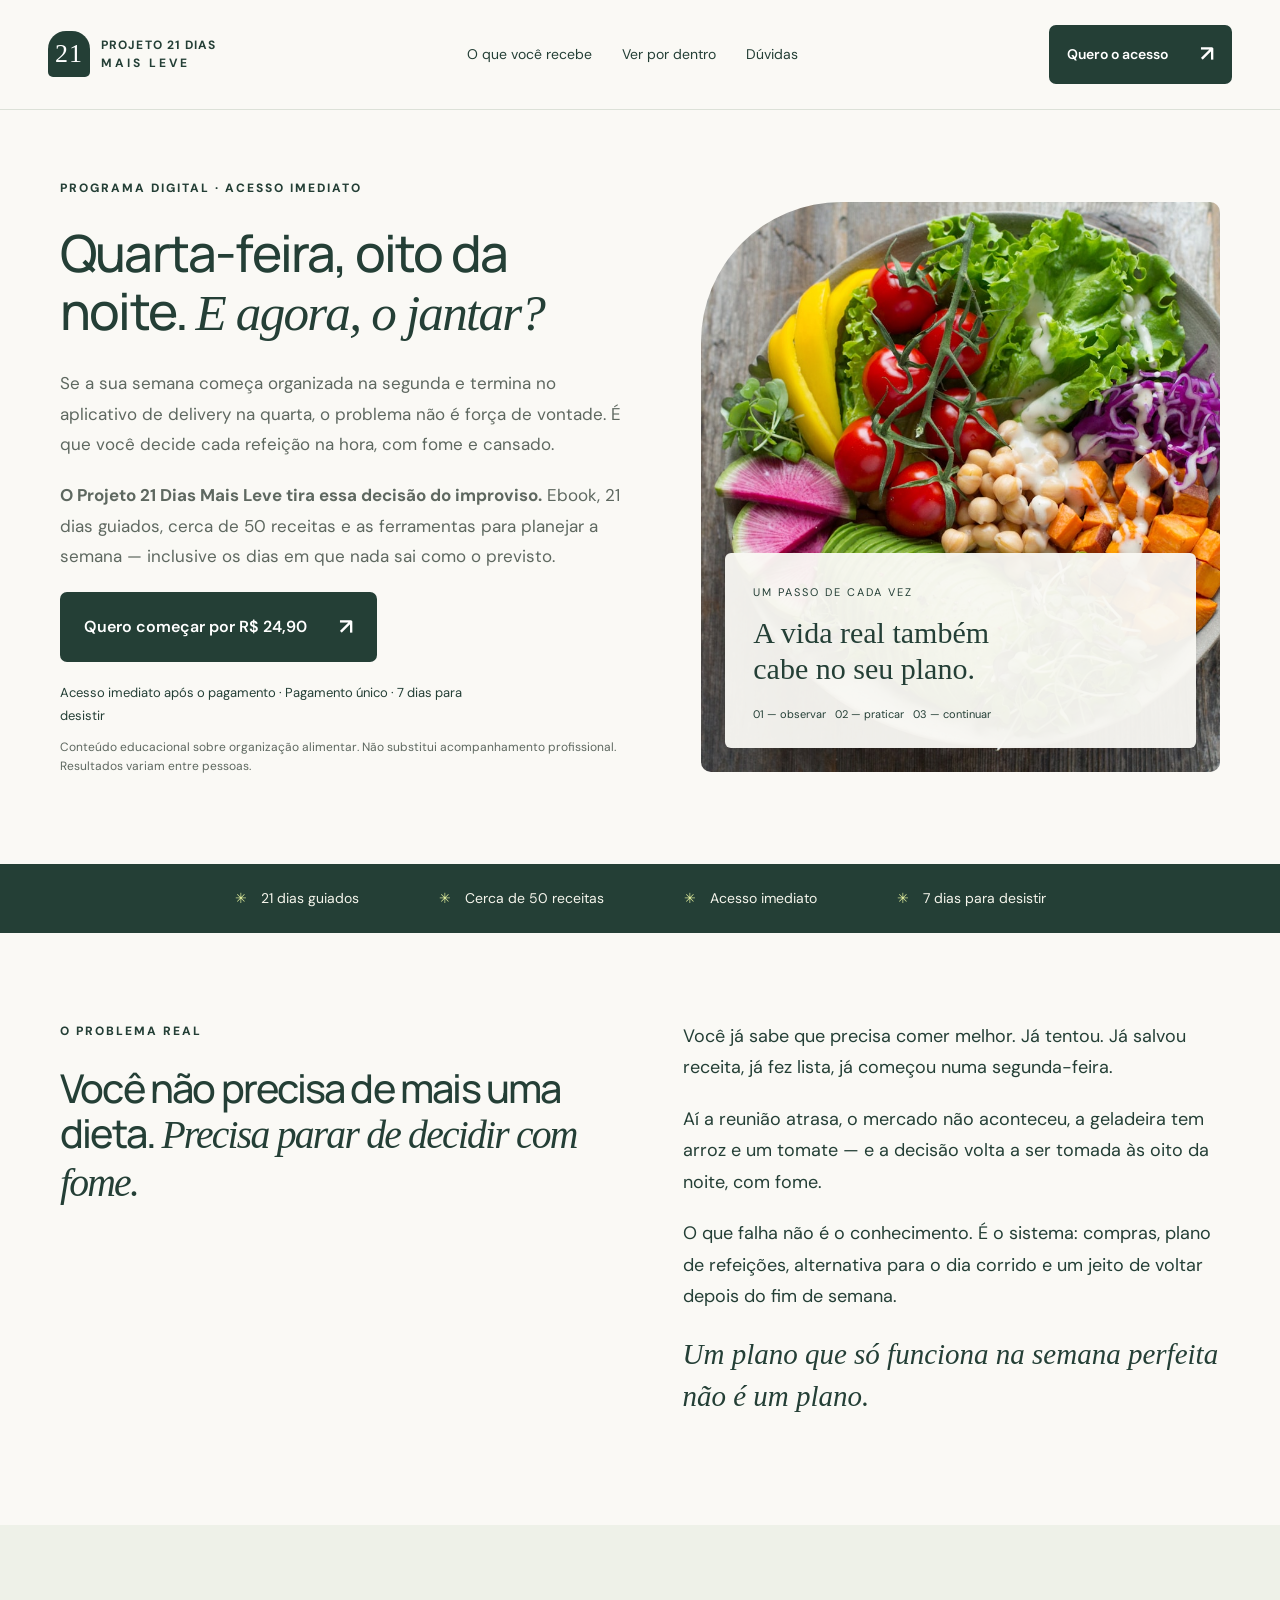
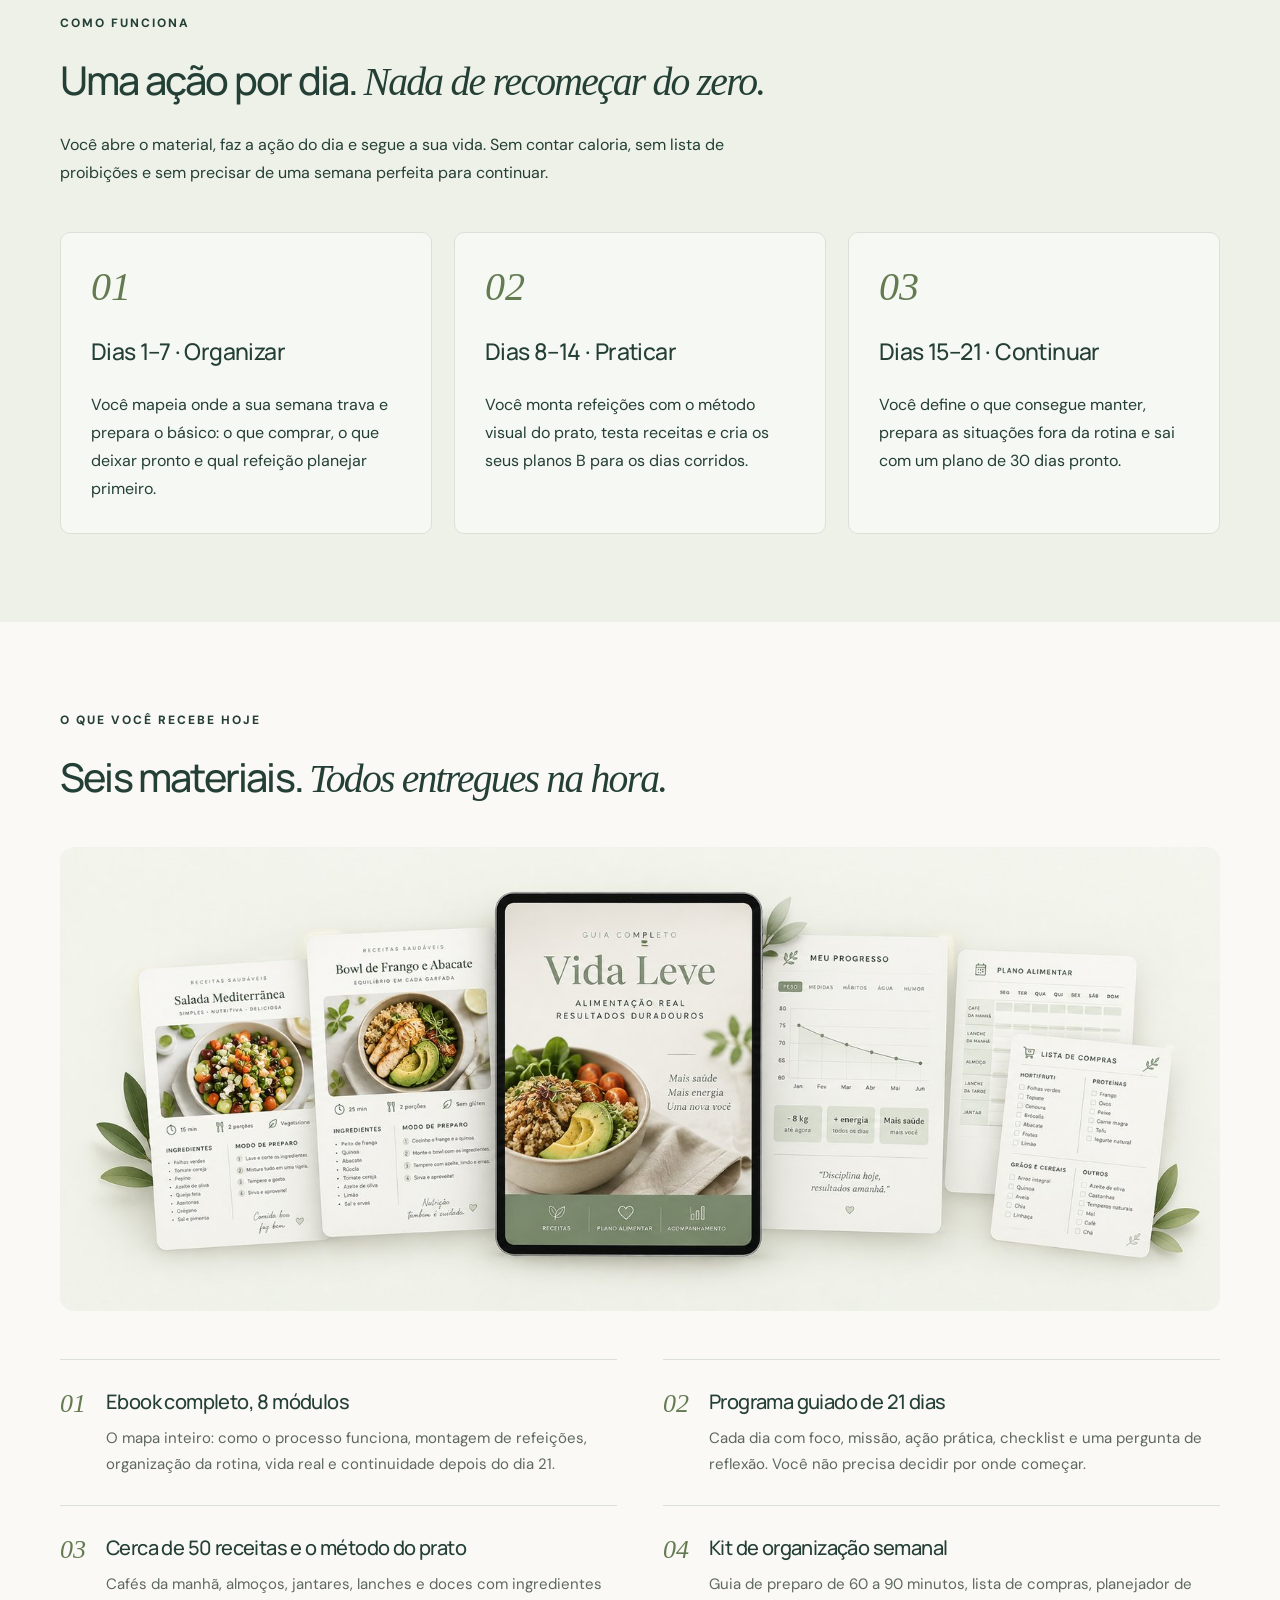
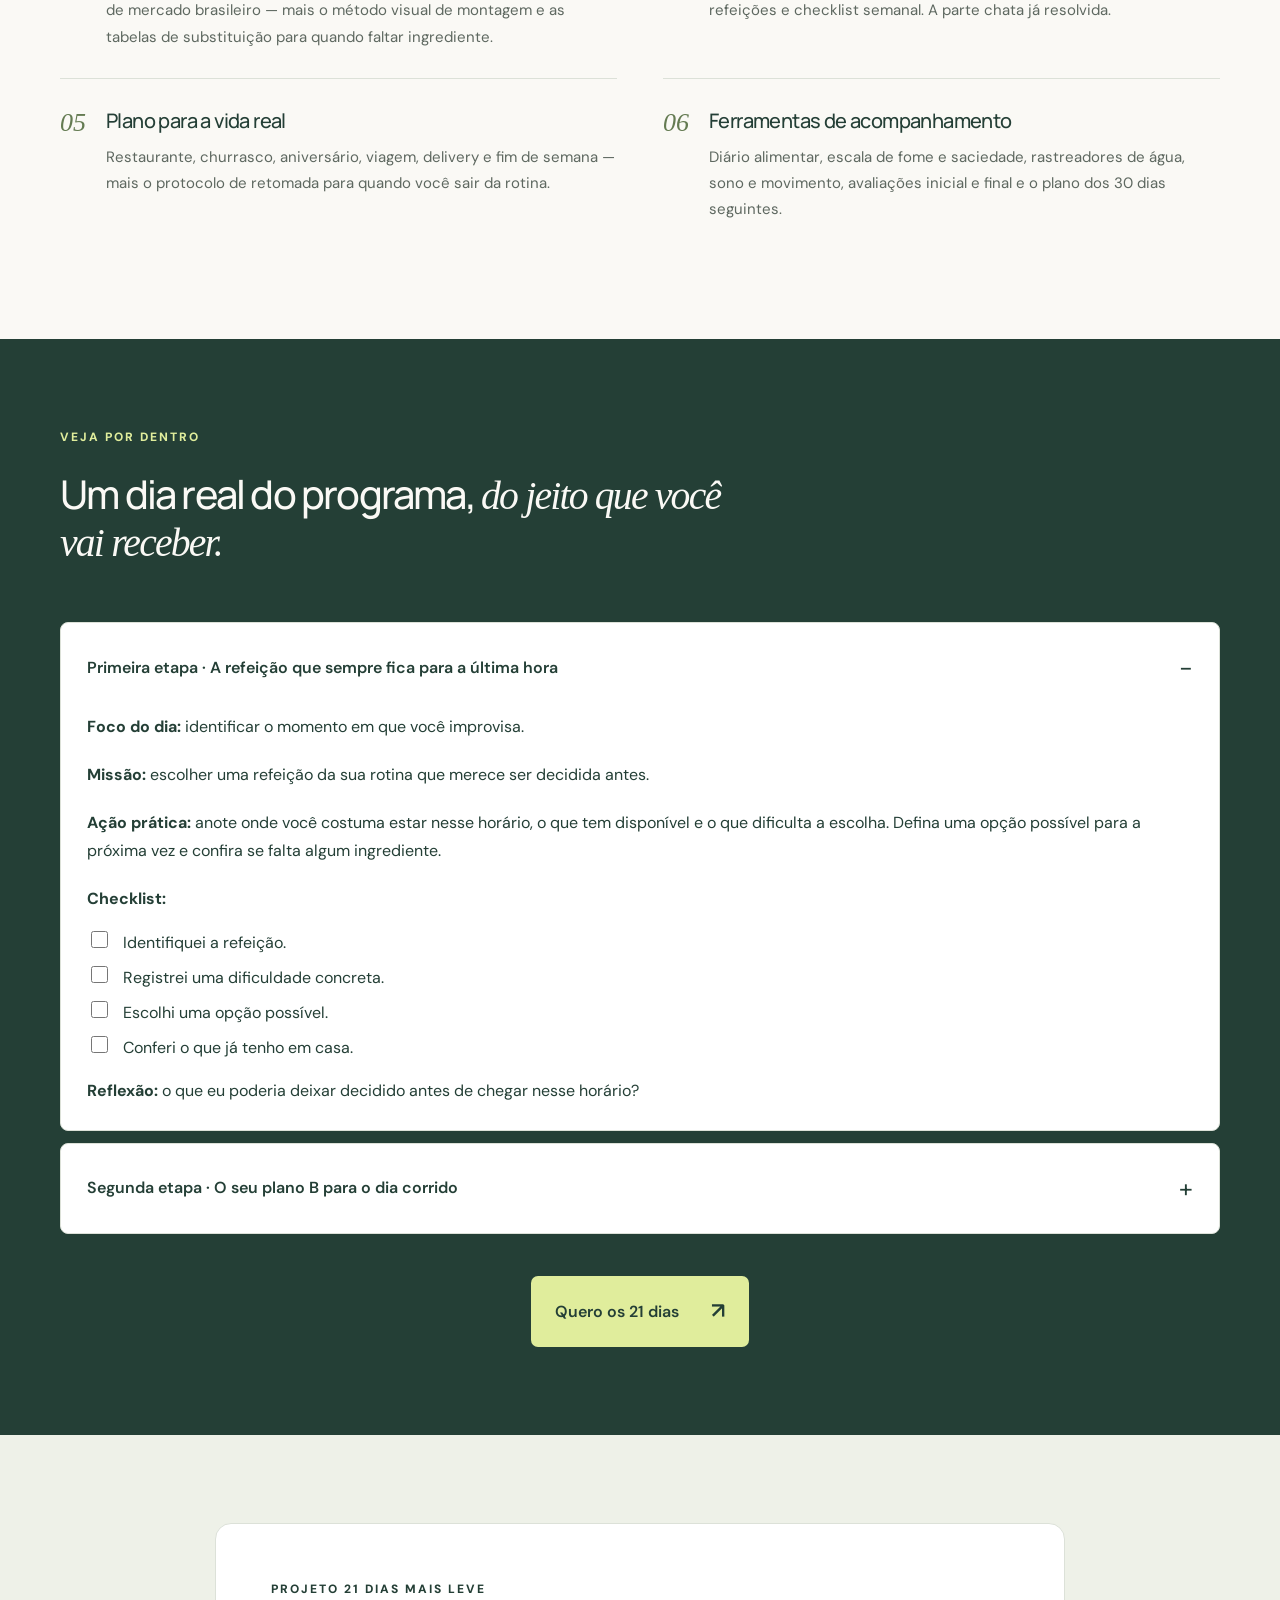
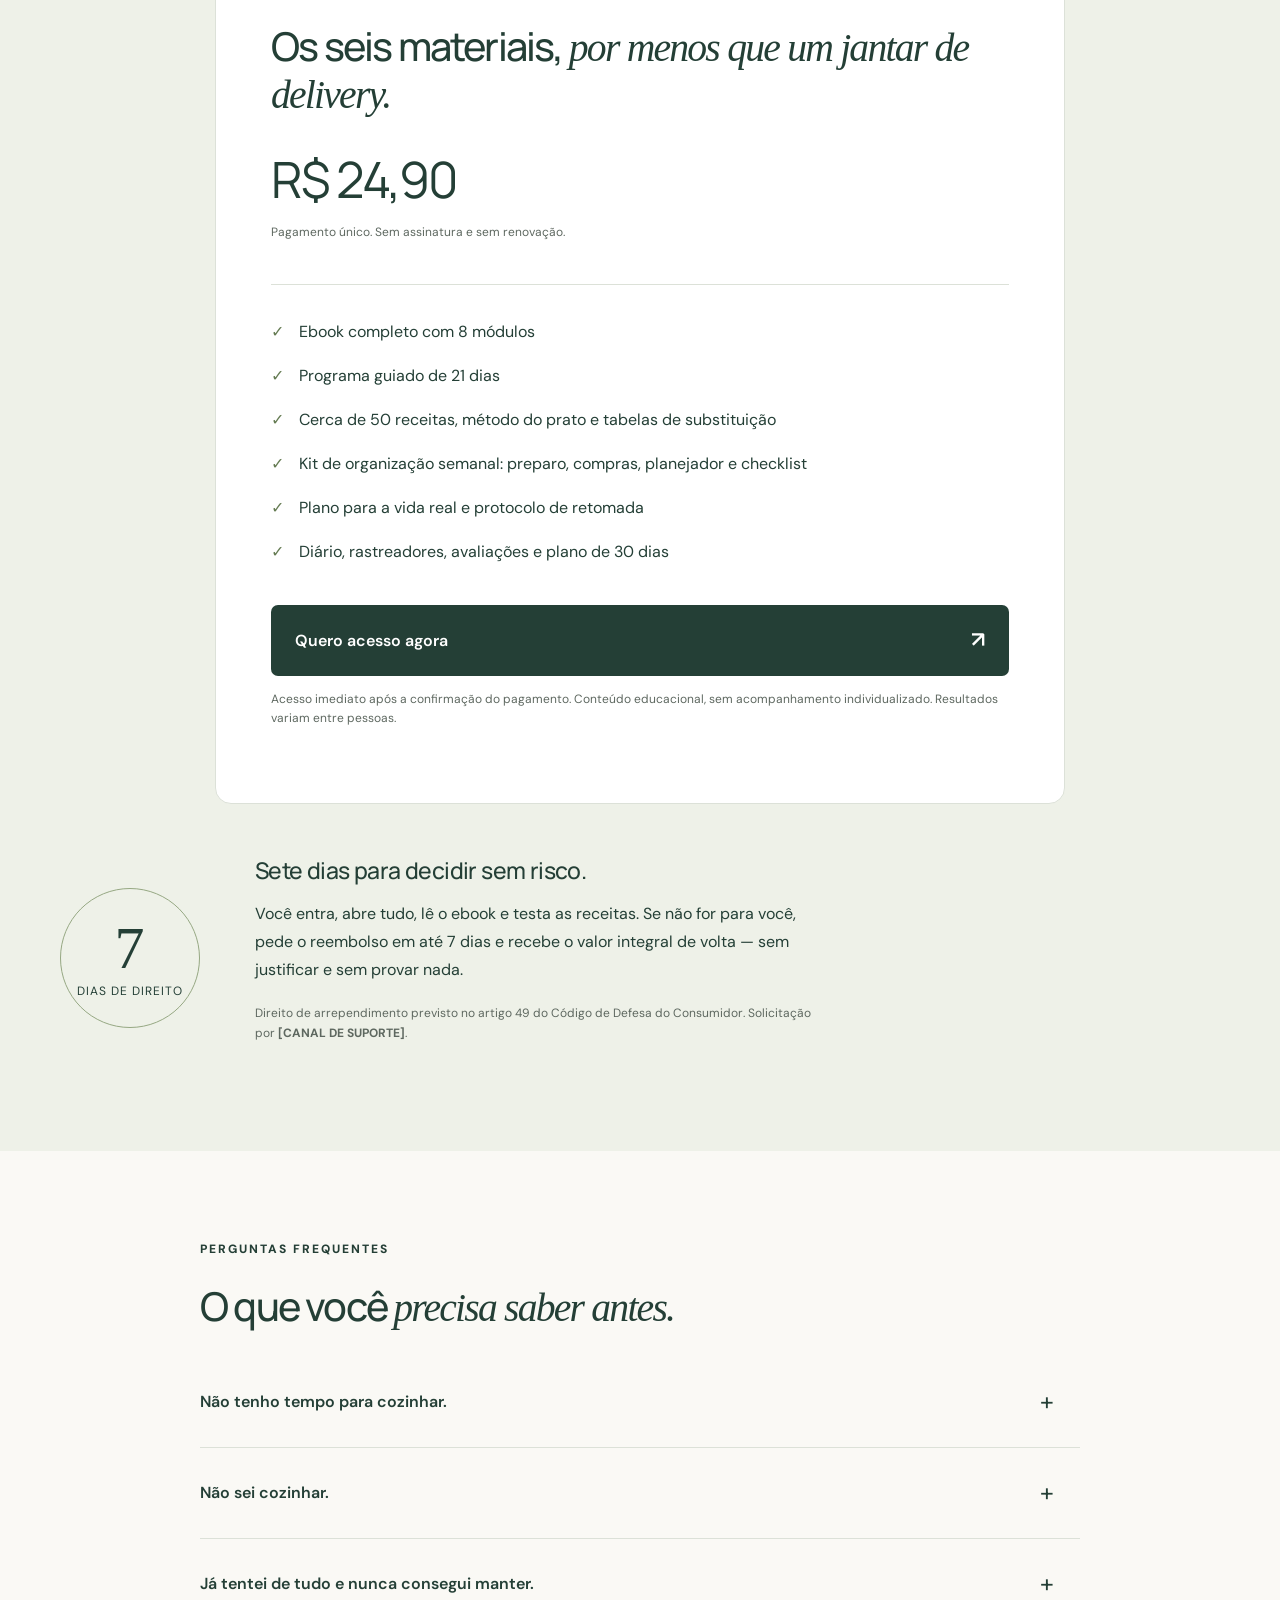
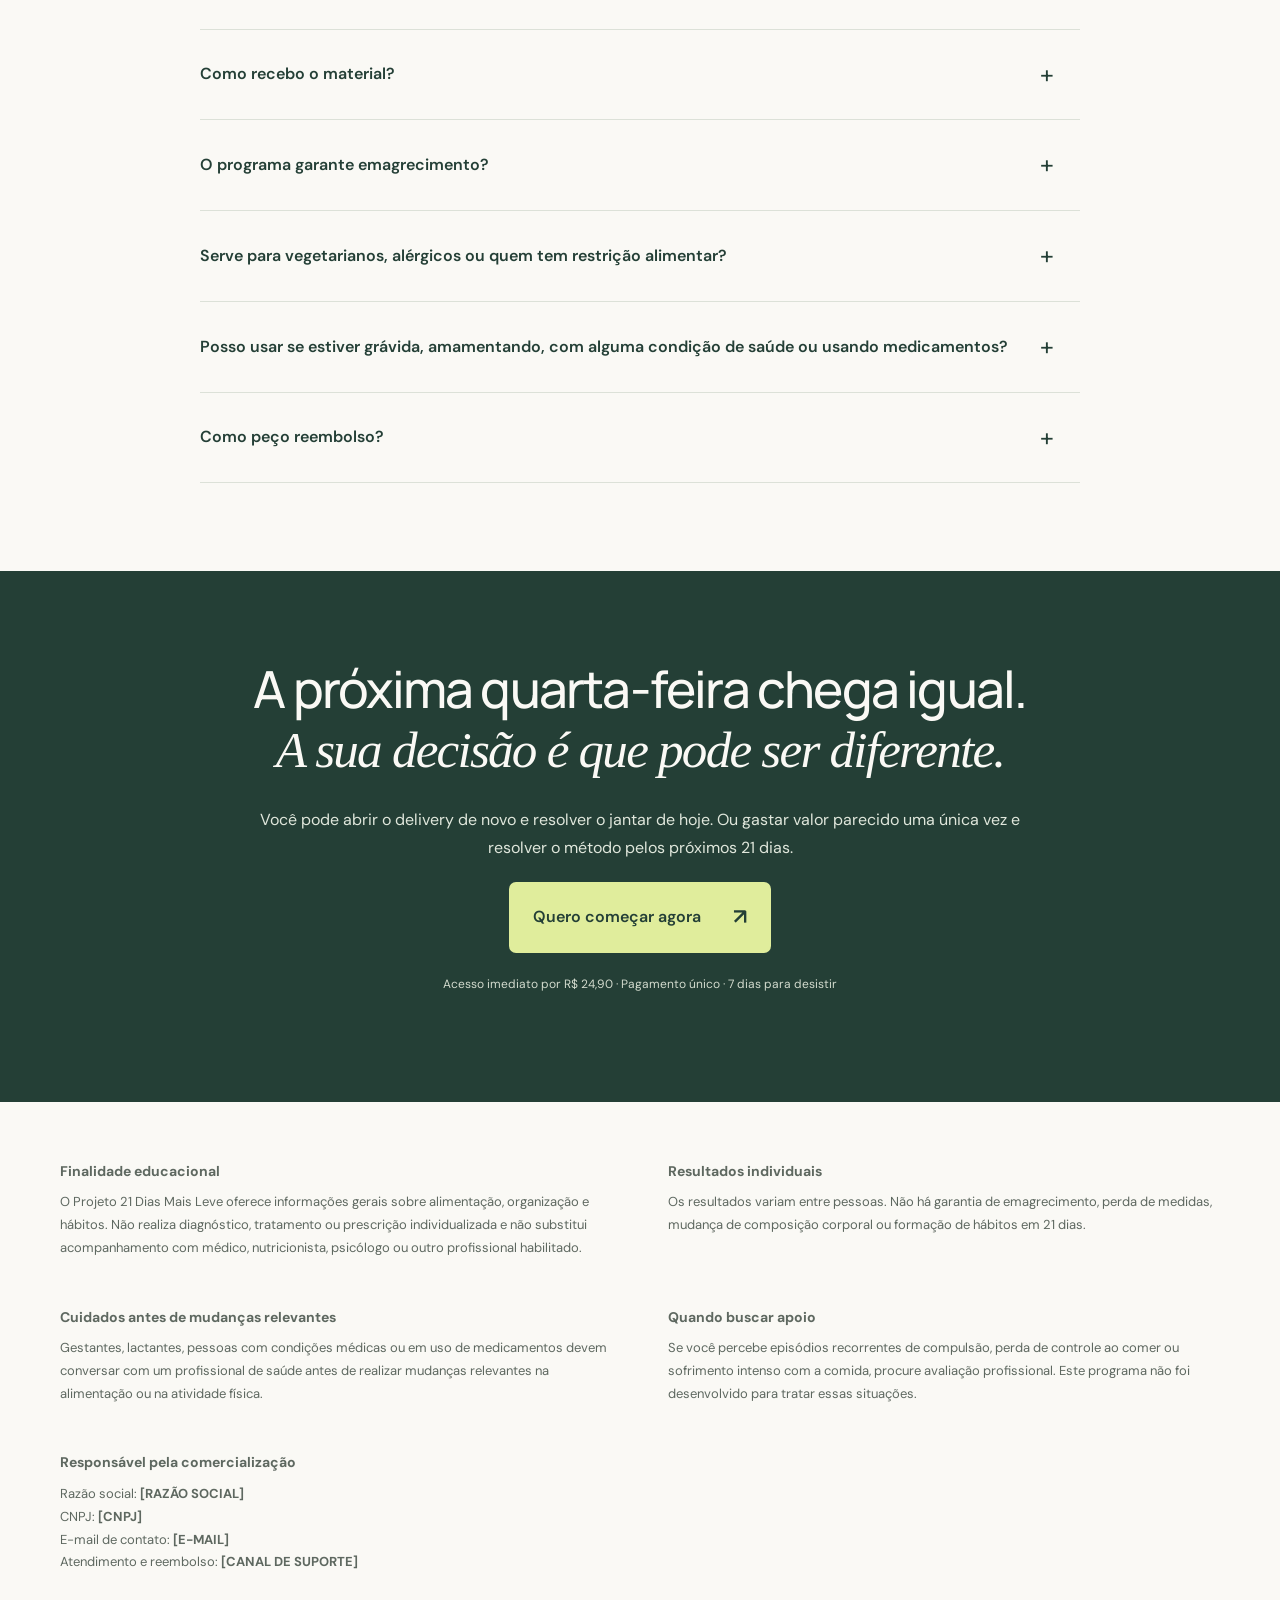
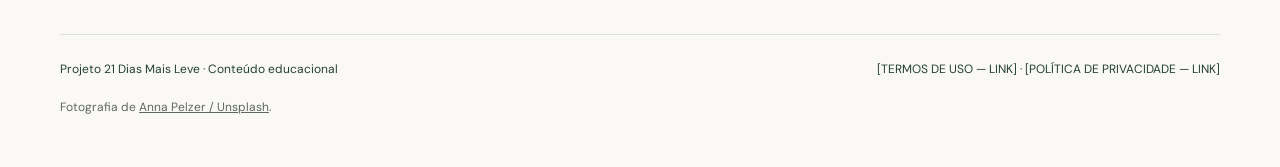
==== docs/index.html @ 5ccb3c6a "Pagina de vendas e carrinho do Projeto 21 Dias Mais Leve" ====
<!doctype html>
<html lang="pt-BR">
<head>
<meta charset="UTF-8">
<meta name="viewport" content="width=device-width, initial-scale=1">
<title>Projeto 21 Dias Mais Leve | Pare de decidir o jantar com fome</title>
<meta name="description" content="Um programa digital de 21 dias para parar de improvisar as refeições. Ebook, 50 receitas, planejador e protocolo de retomada. Acesso imediato.">
<link rel="icon" type="image/svg+xml" href="data:image/svg+xml,%3Csvg xmlns='http://www.w3.org/2000/svg' viewBox='0 0 40 40'%3E%3Crect width='40' height='40' rx='12' fill='%23243f36'/%3E%3Ctext x='20' y='27' text-anchor='middle' fill='white' font-size='23' font-family='Georgia'%3E21%3C/text%3E%3C/svg%3E">
<link rel="stylesheet" href="style.css">
</head>
<body>
<a class="skip" href="#conteudo">Pular para o conteúdo</a>

<!-- ============================================================
     TROCAR ANTES DE PUBLICAR:
     1. Os CTAs apontam para carrinho.html (pagina de carrinho com o adicional).
        Os links de checkout ficam DENTRO de carrinho.html, nao aqui.
     2. R$ 24,90 -> 4 ocorrencias (hero, caixa de oferta, fechamento, barra fixa)
     3. [CANAL DE SUPORTE] / [RAZAO SOCIAL] / [CNPJ] / [E-MAIL] -> FAQ, garantia e rodape
     4. bloco .mock -> print real dos materiais
     ============================================================ -->

<header>
  <a class="brand" href="#inicio"><span class="brand-icon">21</span><span>PROJETO 21 DIAS<span class="brand-sub">MAIS LEVE</span></span></a>
  <nav aria-label="Navegação principal"><a href="#recebe">O que você recebe</a><a href="#amostra">Ver por dentro</a><a href="#duvidas">Dúvidas</a></nav>
  <a class="button small" href="carrinho.html">Quero o acesso <span>↗</span></a>
</header>

<main id="conteudo">

<!-- HERO -->
<section class="hero wrap" id="inicio">
  <div>
    <div class="eyebrow">PROGRAMA DIGITAL · ACESSO IMEDIATO</div>
    <h1>Quarta-feira, oito da noite. <em>E agora, o jantar?</em></h1>
    <p class="lead">Se a sua semana começa organizada na segunda e termina no aplicativo de delivery na quarta, o problema não é força de vontade. É que você decide cada refeição na hora, com fome e cansado.</p>
    <p class="lead"><strong>O Projeto 21 Dias Mais Leve tira essa decisão do improviso.</strong> Ebook, 21 dias guiados, cerca de 50 receitas e as ferramentas para planejar a semana — inclusive os dias em que nada sai como o previsto.</p>
    <a class="button" href="carrinho.html">Quero começar por R$ 24,90 <span>↗</span></a>
    <p class="included">Acesso imediato após o pagamento · Pagamento único · 7 dias para desistir</p>
    <p class="fine">Conteúdo educacional sobre organização alimentar. Não substitui acompanhamento profissional. Resultados variam entre pessoas.</p>
  </div>
  <div class="hero-art">
    <div class="photo-space"><img src="meal.jpg" alt="Bowl com vegetais frescos, grão-de-bico e batata-doce" width="1400" height="933" fetchpriority="high"></div>
    <div class="photo-note"><span>UM PASSO DE CADA VEZ</span><strong>A vida real também<br>cabe no seu plano.</strong><div>01 — observar &nbsp; 02 — praticar &nbsp; 03 — continuar</div></div>
  </div>
</section>

<div class="ribbon">
  <span>21 dias guiados</span>
  <span>Cerca de 50 receitas</span>
  <span>Acesso imediato</span>
  <span>7 dias para desistir</span>
</div>

<!-- DOR -->
<section class="wrap split">
  <div>
    <div class="eyebrow">O PROBLEMA REAL</div>
    <h2>Você não precisa de mais uma dieta. <em>Precisa parar de decidir com fome.</em></h2>
  </div>
  <div class="intro">
    <p>Você já sabe que precisa comer melhor. Já tentou. Já salvou receita, já fez lista, já começou numa segunda-feira.</p>
    <p>Aí a reunião atrasa, o mercado não aconteceu, a geladeira tem arroz e um tomate — e a decisão volta a ser tomada às oito da noite, com fome.</p>
    <p>O que falha não é o conhecimento. É o sistema: compras, plano de refeições, alternativa para o dia corrido e um jeito de voltar depois do fim de semana.</p>
    <p>Um plano que só funciona na semana perfeita não é um plano.</p>
  </div>
</section>

<!-- COMO FUNCIONA -->
<section class="soft">
  <div class="wrap">
    <div class="section-head">
      <div class="eyebrow">COMO FUNCIONA</div>
      <h2>Uma ação por dia. <em>Nada de recomeçar do zero.</em></h2>
      <p>Você abre o material, faz a ação do dia e segue a sua vida. Sem contar caloria, sem lista de proibições e sem precisar de uma semana perfeita para continuar.</p>
    </div>
    <div class="grid">
      <article class="card"><span class="number">01</span><h3>Dias 1–7 · Organizar</h3><p>Você mapeia onde a sua semana trava e prepara o básico: o que comprar, o que deixar pronto e qual refeição planejar primeiro.</p></article>
      <article class="card"><span class="number">02</span><h3>Dias 8–14 · Praticar</h3><p>Você monta refeições com o método visual do prato, testa receitas e cria os seus planos B para os dias corridos.</p></article>
      <article class="card"><span class="number">03</span><h3>Dias 15–21 · Continuar</h3><p>Você define o que consegue manter, prepara as situações fora da rotina e sai com um plano de 30 dias pronto.</p></article>
    </div>
  </div>
</section>

<!-- O QUE RECEBE -->
<section class="wrap" id="recebe">
  <div class="section-head">
    <div class="eyebrow">O QUE VOCÊ RECEBE HOJE</div>
    <h2>Seis materiais. <em>Todos entregues na hora.</em></h2>
  </div>

  <div class="mock">
    <!-- ALTERNATIVA RECOMENDADA (sem o painel de resultados de peso):
         trocar mockup.jpg por mockup-sem-resultados.jpg -->
    <img src="mockup.jpg" width="1600" height="639" loading="lazy" decoding="async"
         alt="Ebook Vida Leve aberto no tablet, fichas de receitas, plano alimentar e lista de compras do Projeto 21 Dias Mais Leve">
  </div>

  <div class="bundle">
    <article><span>01</span><div><h3>Ebook completo, 8 módulos</h3><p>O mapa inteiro: como o processo funciona, montagem de refeições, organização da rotina, vida real e continuidade depois do dia 21.</p></div></article>
    <article><span>02</span><div><h3>Programa guiado de 21 dias</h3><p>Cada dia com foco, missão, ação prática, checklist e uma pergunta de reflexão. Você não precisa decidir por onde começar.</p></div></article>
    <article><span>03</span><div><h3>Cerca de 50 receitas e o método do prato</h3><p>Cafés da manhã, almoços, jantares, lanches e doces com ingredientes de mercado brasileiro — mais o método visual de montagem e as tabelas de substituição para quando faltar ingrediente.</p></div></article>
    <article><span>04</span><div><h3>Kit de organização semanal</h3><p>Guia de preparo de 60 a 90 minutos, lista de compras, planejador de refeições e checklist semanal. A parte chata já resolvida.</p></div></article>
    <article><span>05</span><div><h3>Plano para a vida real</h3><p>Restaurante, churrasco, aniversário, viagem, delivery e fim de semana — mais o protocolo de retomada para quando você sair da rotina.</p></div></article>
    <article><span>06</span><div><h3>Ferramentas de acompanhamento</h3><p>Diário alimentar, escala de fome e saciedade, rastreadores de água, sono e movimento, avaliações inicial e final e o plano dos 30 dias seguintes.</p></div></article>
  </div>
</section>

<!-- AMOSTRA -->
<section class="dark" id="amostra">
  <div class="wrap">
    <div class="section-head">
      <div class="eyebrow">VEJA POR DENTRO</div>
      <h2>Um dia real do programa, <em>do jeito que você vai receber.</em></h2>
    </div>
    <div class="examples">
      <details open>
        <summary>Primeira etapa · A refeição que sempre fica para a última hora</summary>
        <div class="detail">
          <p><strong>Foco do dia:</strong> identificar o momento em que você improvisa.</p>
          <p><strong>Missão:</strong> escolher uma refeição da sua rotina que merece ser decidida antes.</p>
          <p><strong>Ação prática:</strong> anote onde você costuma estar nesse horário, o que tem disponível e o que dificulta a escolha. Defina uma opção possível para a próxima vez e confira se falta algum ingrediente.</p>
          <strong>Checklist:</strong>
          <div class="sample-list">
            <label><input type="checkbox"> Identifiquei a refeição.</label>
            <label><input type="checkbox"> Registrei uma dificuldade concreta.</label>
            <label><input type="checkbox"> Escolhi uma opção possível.</label>
            <label><input type="checkbox"> Conferi o que já tenho em casa.</label>
          </div>
          <p><strong>Reflexão:</strong> o que eu poderia deixar decidido antes de chegar nesse horário?</p>
        </div>
      </details>
      <details>
        <summary>Segunda etapa · O seu plano B para o dia corrido</summary>
        <div class="detail">
          <p><strong>Foco do dia:</strong> ter uma alternativa pronta antes de precisar dela.</p>
          <p><strong>Missão:</strong> escolher duas opções para quando o preparo planejado não couber no dia.</p>
          <p><strong>Ação prática:</strong> use as receitas e as tabelas de substituição. Defina uma opção que você monta em casa em poucos minutos e outra que encontra onde costuma comer fora.</p>
          <p><strong>Reflexão:</strong> qual dessas alternativas continua possível quando o meu dia atrasa?</p>
        </div>
      </details>
    </div>
    <div class="center"><a class="button" href="#oferta">Quero os 21 dias <span>↗</span></a></div>
  </div>
</section>

<!-- OFERTA -->
<section class="soft" id="oferta">
  <div class="wrap">
    <div class="offer">
      <div class="offer-top">
        <div class="eyebrow">PROJETO 21 DIAS MAIS LEVE</div>
        <h2>Os seis materiais, <em>por menos que um jantar de delivery.</em></h2>
        <p class="price">R$ 24,90</p>
        <p class="fine">Pagamento único. Sem assinatura e sem renovação.</p>
      </div>
      <ul class="checks">
        <li>Ebook completo com 8 módulos</li>
        <li>Programa guiado de 21 dias</li>
        <li>Cerca de 50 receitas, método do prato e tabelas de substituição</li>
        <li>Kit de organização semanal: preparo, compras, planejador e checklist</li>
        <li>Plano para a vida real e protocolo de retomada</li>
        <li>Diário, rastreadores, avaliações e plano de 30 dias</li>
      </ul>
      <a class="button" href="carrinho.html">Quero acesso agora <span>↗</span></a>
      <p class="fine" style="margin-top:14px">Acesso imediato após a confirmação do pagamento. Conteúdo educacional, sem acompanhamento individualizado. Resultados variam entre pessoas.</p>
    </div>

    <div class="guarantee narrow" id="garantia">
      <div class="seal"><strong>7</strong>DIAS DE DIREITO</div>
      <div>
        <h3>Sete dias para decidir sem risco.</h3>
        <p>Você entra, abre tudo, lê o ebook e testa as receitas. Se não for para você, pede o reembolso em até 7 dias e recebe o valor integral de volta — sem justificar e sem provar nada.</p>
        <p class="fine">Direito de arrependimento previsto no artigo 49 do Código de Defesa do Consumidor. Solicitação por <strong>[CANAL DE SUPORTE]</strong>.</p>
      </div>
    </div>
  </div>
</section>

<!-- FAQ -->
<section class="wrap" id="duvidas">
  <div class="faq">
    <div class="eyebrow">PERGUNTAS FREQUENTES</div>
    <h2>O que você <em>precisa saber antes.</em></h2>
    <details><summary>Não tenho tempo para cozinhar.</summary><div class="detail"><p>O material foi feito para isso: tem refeições rápidas, preparo semanal concentrado e orientação para os dias em que você come fora ou pede delivery. Algum tempo de organização continua sendo necessário — bem menos, porém, do que decidir tudo na hora, todo dia.</p></div></details>
    <details><summary>Não sei cozinhar.</summary><div class="detail"><p>As receitas usam ingredientes comuns e trazem substituições. Você começa pelos preparos mais simples e repete até virar automático, antes de ampliar o repertório.</p></div></details>
    <details><summary>Já tentei de tudo e nunca consegui manter.</summary><div class="detail"><p>Normalmente o que falha é o plano exigir uma semana perfeita. Aqui existe um protocolo de retomada justamente para quando a semana sai do previsto: você não recomeça do zero, você retoma do ponto em que parou.</p></div></details>
    <details><summary>Como recebo o material?</summary><div class="detail"><p>A entrega é digital e imediata após a confirmação do pagamento, por e-mail. Você recebe os arquivos para usar no celular, no computador ou impressos. Não há envio de produto físico.</p></div></details>
    <details><summary>O programa garante emagrecimento?</summary><div class="detail"><p>Não. Ele entrega educação e ferramentas de organização alimentar. Não há promessa de peso, medidas ou resultado em prazo determinado, e os resultados variam entre pessoas.</p></div></details>
    <details><summary>Serve para vegetarianos, alérgicos ou quem tem restrição alimentar?</summary><div class="detail"><p>As ferramentas de organização servem para qualquer padrão alimentar e há substituições disponíveis. Mas o material não é um plano individualizado: confira os ingredientes e valide as adaptações necessárias com um profissional.</p></div></details>
    <details><summary>Posso usar se estiver grávida, amamentando, com alguma condição de saúde ou usando medicamentos?</summary><div class="detail"><p>Converse antes com um profissional de saúde. O programa não avalia a sua condição e não substitui orientação individual.</p></div></details>
    <details><summary>Como peço reembolso?</summary><div class="detail"><p>Entre em contato por <strong>[CANAL DE SUPORTE]</strong> dentro de 7 dias, informando os dados da compra. A devolução é integral, sem multa.</p></div></details>
  </div>
</section>

<!-- FECHAMENTO -->
<section class="dark">
  <div class="wrap closing">
    <h2>A próxima quarta-feira chega igual. <em>A sua decisão é que pode ser diferente.</em></h2>
    <p>Você pode abrir o delivery de novo e resolver o jantar de hoje. Ou gastar valor parecido uma única vez e resolver o método pelos próximos 21 dias.</p>
    <a class="button" href="carrinho.html">Quero começar agora <span>↗</span></a>
    <p class="fine" style="margin-top:22px">Acesso imediato por R$ 24,90 · Pagamento único · 7 dias para desistir</p>
  </div>
</section>

</main>

<!-- CTA FIXA (MOBILE) -->
<div class="sticky-cta">
  <div><strong>R$ 24,90</strong><span>acesso imediato</span></div>
  <a class="button small" href="carrinho.html">Quero começar <span>↗</span></a>
</div>

<footer>
  <div class="legal">
    <div><h3>Finalidade educacional</h3><p>O Projeto 21 Dias Mais Leve oferece informações gerais sobre alimentação, organização e hábitos. Não realiza diagnóstico, tratamento ou prescrição individualizada e não substitui acompanhamento com médico, nutricionista, psicólogo ou outro profissional habilitado.</p></div>
    <div><h3>Resultados individuais</h3><p>Os resultados variam entre pessoas. Não há garantia de emagrecimento, perda de medidas, mudança de composição corporal ou formação de hábitos em 21 dias.</p></div>
    <div><h3>Cuidados antes de mudanças relevantes</h3><p>Gestantes, lactantes, pessoas com condições médicas ou em uso de medicamentos devem conversar com um profissional de saúde antes de realizar mudanças relevantes na alimentação ou na atividade física.</p></div>
    <div><h3>Quando buscar apoio</h3><p>Se você percebe episódios recorrentes de compulsão, perda de controle ao comer ou sofrimento intenso com a comida, procure avaliação profissional. Este programa não foi desenvolvido para tratar essas situações.</p></div>
    <div><h3>Responsável pela comercialização</h3><p>Razão social: <strong>[RAZÃO SOCIAL]</strong><br>CNPJ: <strong>[CNPJ]</strong><br>E-mail de contato: <strong>[E-MAIL]</strong><br>Atendimento e reembolso: <strong>[CANAL DE SUPORTE]</strong></p></div>
  </div>
  <div class="footer-bottom">
    <span>Projeto 21 Dias Mais Leve · Conteúdo educacional</span>
    <span>[TERMOS DE USO — LINK] · [POLÍTICA DE PRIVACIDADE — LINK]</span>
  </div>
  <p class="fine" style="margin-top:18px">Fotografia de <a href="https://unsplash.com/photos/bowl-of-vegetable-salads-IGfIGP5ONV0" target="_blank" rel="noopener noreferrer">Anna Pelzer / Unsplash</a>.</p>
</footer>
</body>
</html>
---- docs/style.css ----
@import url('https://fonts.googleapis.com/css2?family=DM+Sans:wght@400;500;600;700&family=Manrope:wght@400;500;600;700;800&display=swap');
:root{--ink:#243f36;--paper:#faf9f5;--muted:#5e6860;--line:#dce1d8;--lime:#e0ed9c;--white:#fff;--soft:#eef1e8}*{box-sizing:border-box}html{scroll-behavior:smooth;scroll-padding-top:100px}body{margin:0;background:var(--paper);color:var(--ink);font:16px/1.75 'DM Sans',sans-serif}a{color:inherit}button,input{font:inherit}header{max-width:1320px;padding:25px 48px;display:flex;align-items:center;justify-content:space-between;gap:25px;margin:auto;border-bottom:1px solid var(--line)}.brand{display:flex;align-items:center;gap:11px;text-decoration:none;font-size:12px;font-weight:700;letter-spacing:1.1px;line-height:1.55}.brand-icon{display:grid;place-items:center;background:var(--ink);color:white;width:42px;height:46px;border-radius:18px 18px 5px 5px;font:26px Georgia}.brand-sub{display:block;letter-spacing:3px}nav{display:flex;gap:30px;font-size:14px}nav a{text-decoration:none}nav a:hover{text-decoration:underline}.wrap{max-width:1224px;margin:auto;padding:88px 32px}.hero{display:grid;grid-template-columns:1.05fr .95fr;gap:68px;padding-top:68px;padding-bottom:68px;align-items:center}.eyebrow{font-size:12px;font-weight:800;letter-spacing:2px;margin-bottom:24px}h1,h2,h3,p{margin-top:0}h1,h2,h3{font-family:Manrope,sans-serif;font-weight:500;line-height:1.15;letter-spacing:-1.8px}h1{font-size:clamp(38px,4vw,58px);margin-bottom:25px}h1 em,h2 em{font-family:Georgia,serif;font-weight:400}h2{font-size:clamp(30px,3.1vw,44px);margin-bottom:26px}h3{font-size:23px;letter-spacing:-.6px;line-height:1.4}p{margin-bottom:20px}.lead{font-size:17px;line-height:1.8;color:var(--muted)}.button{display:inline-flex;align-items:center;justify-content:space-between;gap:32px;background:var(--ink);color:white;padding:16px 24px;border-radius:7px;text-decoration:none;font-weight:600;border:0;min-height:50px;cursor:pointer}.button:hover{background:#355848}.button span{font-size:22px}.button.small{padding:10px 18px;font-size:14px}.included{font-size:13px;max-width:420px;margin:20px 0 10px}.fine{font-size:12px;color:var(--muted);line-height:1.6}.hero-art{height:570px;position:relative;border-radius:140px 10px 10px 10px;overflow:hidden;background:#dfe5d6}.photo-space{height:100%;background:linear-gradient(135deg,#b7c5a7,#e4e6dc)}.hero-art img{width:100%;height:100%;object-fit:cover}.photo-note{position:absolute;bottom:24px;left:24px;right:24px;background:#faf9f5f2;padding:24px 28px;border-radius:6px}.photo-note>span{font-size:11px;letter-spacing:2px}.photo-note strong{font:30px/1.2 Georgia;display:block;margin:10px 0 18px}.photo-note>div{font-size:11px}.ribbon{background:var(--ink);color:#f5f5ec;display:flex;justify-content:center;gap:80px;padding:22px 25px;font-size:14px}.ribbon span:before{content:'✳';color:var(--lime);margin-right:14px}.split{display:grid;grid-template-columns:1fr 1fr;gap:85px}.narrow{max-width:770px}.soft{background:var(--soft)}.dark{background:var(--ink);color:var(--paper)}.dark .eyebrow{color:var(--lime)}.dark p{color:#e0e7dc}.dark .fine{color:#d2dacd}.intro{font-size:18px}.intro p:last-child{font:italic 29px/1.45 Georgia;color:var(--ink)}.section-head{max-width:710px;margin-bottom:45px}.grid{display:grid;gap:22px;grid-template-columns:repeat(3,1fr)}.card{padding:30px;border:1px solid var(--line);border-radius:10px;background:#ffffff70}.card p:last-child{margin-bottom:0}.number{display:block;font:italic 40px Georgia;margin-bottom:25px;color:#647b52}.tag{font-size:12px;font-weight:700;letter-spacing:1.5px;margin-bottom:15px;display:block}.callout{padding:30px;border-left:3px solid #94a76b;background:#f0f2e8;margin-top:36px}.dark .callout{background:#304c42;border-color:var(--lime)}.steps{padding-left:24px}.steps li{padding:7px 0 7px 8px}.materials{grid-template-columns:repeat(2,1fr);gap:0 36px}.material{border-top:1px solid var(--line);padding:26px 0;display:flex;gap:18px}.material>span{color:#71865a;font-size:22px}.material h3{font-size:19px;margin:0 0 9px}.material p{font-size:15px;margin:0;color:var(--muted)}.center{text-align:center}.center .button{margin-top:30px}.timeline .card{background:transparent;border:0;border-top:1px solid #829087;border-radius:0;padding:28px 0}.timeline .number{color:var(--lime)}.timeline h3{font-size:25px}.examples{margin-top:55px}.examples details{background:#fff;border:1px solid var(--line);border-radius:8px;margin-bottom:12px;color:var(--ink)}summary{cursor:pointer;list-style:none;padding:23px 26px;font-weight:600;display:flex;justify-content:space-between;align-items:center;gap:20px}summary::-webkit-details-marker{display:none}summary:after{content:'+';font-size:25px;font-weight:400}details[open]>summary:after{content:'−'}.detail{padding:0 26px 25px}.detail p:last-child{margin-bottom:0}.checks{list-style:none;padding:0}.checks li{position:relative;padding:8px 0 8px 28px}.checks li:before{content:'✓';position:absolute;left:0;color:#647b52}.negative li:before{content:'—';color:#7e6256}.sample-list{display:grid;gap:6px;margin:15px 0}.sample-list label{display:flex;gap:12px;align-items:baseline}.sample-list input{accent-color:var(--ink);width:17px;height:17px}.offer{max-width:850px;margin:auto;background:var(--white);border:1px solid var(--line);border-radius:16px;padding:55px}.offer-top{border-bottom:1px solid var(--line);margin-bottom:25px}.price{font:50px Manrope;letter-spacing:-2px;margin:18px 0 0}.pending{font-size:12px;border:1px solid #d4d9c9;padding:3px 8px;border-radius:4px;display:inline-block;color:#636c55}.offer .button{width:100%;margin-top:25px}.disabled{background:#657368;cursor:not-allowed}.disabled:hover{background:#657368}.offer-meta{padding:18px 0;border-top:1px solid var(--line)}.guarantee{display:grid;grid-template-columns:150px 1fr;gap:45px}.seal{width:140px;height:140px;border:1px solid #96a883;border-radius:50%;display:flex;flex-direction:column;justify-content:center;align-items:center;font-size:12px;letter-spacing:1px}.seal strong{font:60px Georgia;line-height:1.1}.faq{max-width:880px;margin:auto}.faq details{border-bottom:1px solid var(--line)}.faq summary{padding-left:0}.faq .detail{padding-left:0;color:var(--muted)}.closing{text-align:center;max-width:850px}.closing h2{font-size:clamp(36px,4vw,53px)}.dark .button{background:var(--lime);color:var(--ink)}footer{padding:60px 32px 30px;max-width:1224px;margin:auto}.legal{display:grid;grid-template-columns:1fr 1fr;gap:28px 55px;font-size:13px;color:var(--muted)}.legal h3{font-family:inherit;font-size:14px;font-weight:700;letter-spacing:0;margin-bottom:10px}.footer-bottom{border-top:1px solid var(--line);padding-top:24px;margin-top:40px;display:flex;justify-content:space-between;gap:25px;font-size:12px}.skip{position:absolute;top:-80px;left:15px;background:white;padding:10px;z-index:5}.skip:focus{top:10px}:focus-visible{outline:3px solid #91ab38;outline-offset:5px}@media(max-width:900px){header{padding:20px 24px}nav{display:none}.hero{gap:35px}.hero-art{height:540px}.ribbon{gap:25px}.split{gap:40px}.grid{gap:20px}.wrap{padding:65px 26px}}@media(max-width:650px){header{padding:18px}.brand{font-size:10px}.brand-icon{width:36px;height:40px}.button.small{font-size:12px;padding:8px 12px;gap:12px}.hero{grid-template-columns:1fr;padding-top:40px;gap:32px}h1{font-size:41px}.eyebrow{font-size:11px;letter-spacing:1.5px}.hero-art{height:420px;border-radius:90px 8px 8px 8px}.ribbon{display:grid;grid-template-columns:1fr 1fr;gap:15px;font-size:12px;padding:22px}.ribbon span:before{margin-right:8px}.split,.grid,.materials,.legal{grid-template-columns:1fr;gap:25px}.wrap{padding:55px 22px}.material{padding:20px 0}.materials{gap:0}.offer{padding:30px 23px}.guarantee{grid-template-columns:1fr;gap:25px}.seal{width:110px;height:110px}.seal strong{font-size:45px}.footer-bottom{flex-direction:column}.card{padding:24px}summary{padding:20px}.detail{padding:0 20px 22px}}@media(prefers-reduced-motion:reduce){html{scroll-behavior:auto}}
.dark .examples .detail p{color:var(--ink)}

/* ===== v2 — adições: mockup, bundle, CTA fixa mobile ===== */
.mock{border-radius:14px;overflow:hidden;margin-bottom:48px;background:#eef1e8}
.mock img{width:100%;height:auto;display:block}
.bundle{display:grid;grid-template-columns:repeat(2,1fr);gap:0 46px}
.bundle article{border-top:1px solid var(--line);padding:28px 0;display:flex;gap:20px}
.bundle article>span{font:italic 26px Georgia;color:#647b52;line-height:1.2;flex:none}
.bundle h3{font-size:20px;margin:0 0 9px}
.bundle p{font-size:15px;margin:0;color:var(--muted)}
.offer .checks{margin:0 0 6px}
.offer .price{margin-bottom:10px}
.offer-top{padding-bottom:22px}
.guarantee{margin-top:50px;align-items:center}
.guarantee h3{margin-bottom:14px}
.sticky-cta{display:none}
@media(max-width:760px){
  body{padding-bottom:78px}
  .sticky-cta{display:flex;position:fixed;left:0;right:0;bottom:0;z-index:20;background:var(--paper);border-top:1px solid var(--line);padding:11px 16px;align-items:center;justify-content:space-between;gap:14px;box-shadow:0 -4px 18px rgba(36,63,54,.10)}
  .sticky-cta div{display:flex;flex-direction:column;line-height:1.2}
  .sticky-cta strong{font:22px Manrope,sans-serif;letter-spacing:-1px}
  .sticky-cta span{font-size:11px;color:var(--muted)}
  .sticky-cta .button{gap:10px;padding:12px 16px;font-size:14px;min-height:46px}
  .bundle{grid-template-columns:1fr;gap:0}
  .bundle article{padding:22px 0}
  .mock{margin-bottom:30px}
}

/* ===== página de carrinho ===== */
.cart-page header{justify-content:space-between}
.cart-page .step{font-size:12px;color:var(--muted);letter-spacing:.4px}
.cart{max-width:660px;margin:auto;padding:48px 24px 80px}
.cart-head{margin-bottom:34px}
.cart-head h1{font-size:clamp(30px,5vw,40px);margin-bottom:10px}
.cart-head p{color:var(--muted);margin:0}
.line-item{display:flex;gap:16px;align-items:flex-start;background:var(--white);border:1px solid var(--line);border-radius:12px;padding:22px}
.li-check{flex:none;width:24px;height:24px;border-radius:50%;background:var(--ink);color:var(--lime);display:grid;place-items:center;font-size:13px;margin-top:2px}
.li-body{flex:1}
.li-body h2{font-family:Manrope,sans-serif;font-size:19px;font-weight:600;letter-spacing:-.4px;margin:0 0 7px}
.li-body p{font-size:14px;color:var(--muted);margin:0 0 10px}
.li-tag{font-size:11px;font-weight:700;letter-spacing:1px;color:#647b52}
.li-price{flex:none;font:19px Manrope,sans-serif;letter-spacing:-.6px;padding-left:6px}

.bump{margin-top:16px}
.bump-label{display:flex;gap:14px;align-items:flex-start;cursor:pointer;border:2px dashed #b3c295;background:#f4f7e9;border-radius:12px;padding:22px;transition:border-color .15s,background .15s}
.bump-label:hover{border-color:#8fa46c}
.has-bump .bump-label{border-style:solid;border-color:var(--ink);background:#eef3e0}
.bump input{position:absolute;width:1px;height:1px;margin:-1px;padding:0;border:0;overflow:hidden;clip:rect(0 0 0 0);clip-path:inset(50%);white-space:nowrap}
.bump-box{flex:none;width:24px;height:24px;border:2px solid var(--ink);border-radius:6px;background:var(--white);margin-top:2px;position:relative}
.bump-box:after{content:'✓';position:absolute;inset:0;display:grid;place-items:center;color:var(--white);font-size:15px;opacity:0}
.has-bump .bump-box{background:var(--ink)}
.has-bump .bump-box:after{opacity:1}
.bump input:focus-visible + .bump-box{outline:3px solid #91ab38;outline-offset:3px}
.bump-content{display:block}
.bump-eyebrow{display:block;font-size:11px;font-weight:800;letter-spacing:1.6px;color:#5d7040;margin-bottom:7px}
.bump-title{display:block;font-family:Manrope,sans-serif;font-size:18px;font-weight:600;letter-spacing:-.4px;margin-bottom:9px}
.bump-title em{font-family:Georgia,serif;font-style:italic;font-weight:400}
.bump-text{display:block;font-size:14px;line-height:1.65;color:#4d564c}

.summary{margin-top:26px;background:var(--white);border:1px solid var(--line);border-radius:12px;padding:24px}
.sum-row{display:flex;justify-content:space-between;gap:16px;font-size:15px;padding:9px 0;color:var(--muted)}
.sum-row[hidden]{display:none}
.sum-total{border-top:1px solid var(--line);margin-top:8px;padding-top:16px;color:var(--ink);font-weight:600}
.sum-total span:last-child{font:25px Manrope,sans-serif;letter-spacing:-1px}
.summary .button{width:100%;margin-top:18px}
.sum-fine{text-align:center;margin:12px 0 0}

.trust{list-style:none;padding:0;margin:26px 0 0;display:grid;gap:14px}
.trust li{font-size:13px;color:var(--muted);line-height:1.6;padding-left:22px;position:relative}
.trust li:before{content:'✓';position:absolute;left:0;color:#647b52;font-weight:700}
.trust strong{display:block;color:var(--ink);font-size:14px;margin-bottom:2px}
.cart-legal{margin-top:28px}
.cart-back{margin-top:26px;font-size:14px}
.cart-back a{color:var(--muted)}
@media(max-width:560px){
  .cart{padding:32px 18px 60px}
  .line-item,.bump-label,.summary{padding:18px}
  .line-item{flex-wrap:wrap}
  .li-price{width:100%;padding-left:40px;margin-top:4px}
  .cart-page .step{display:none}
}
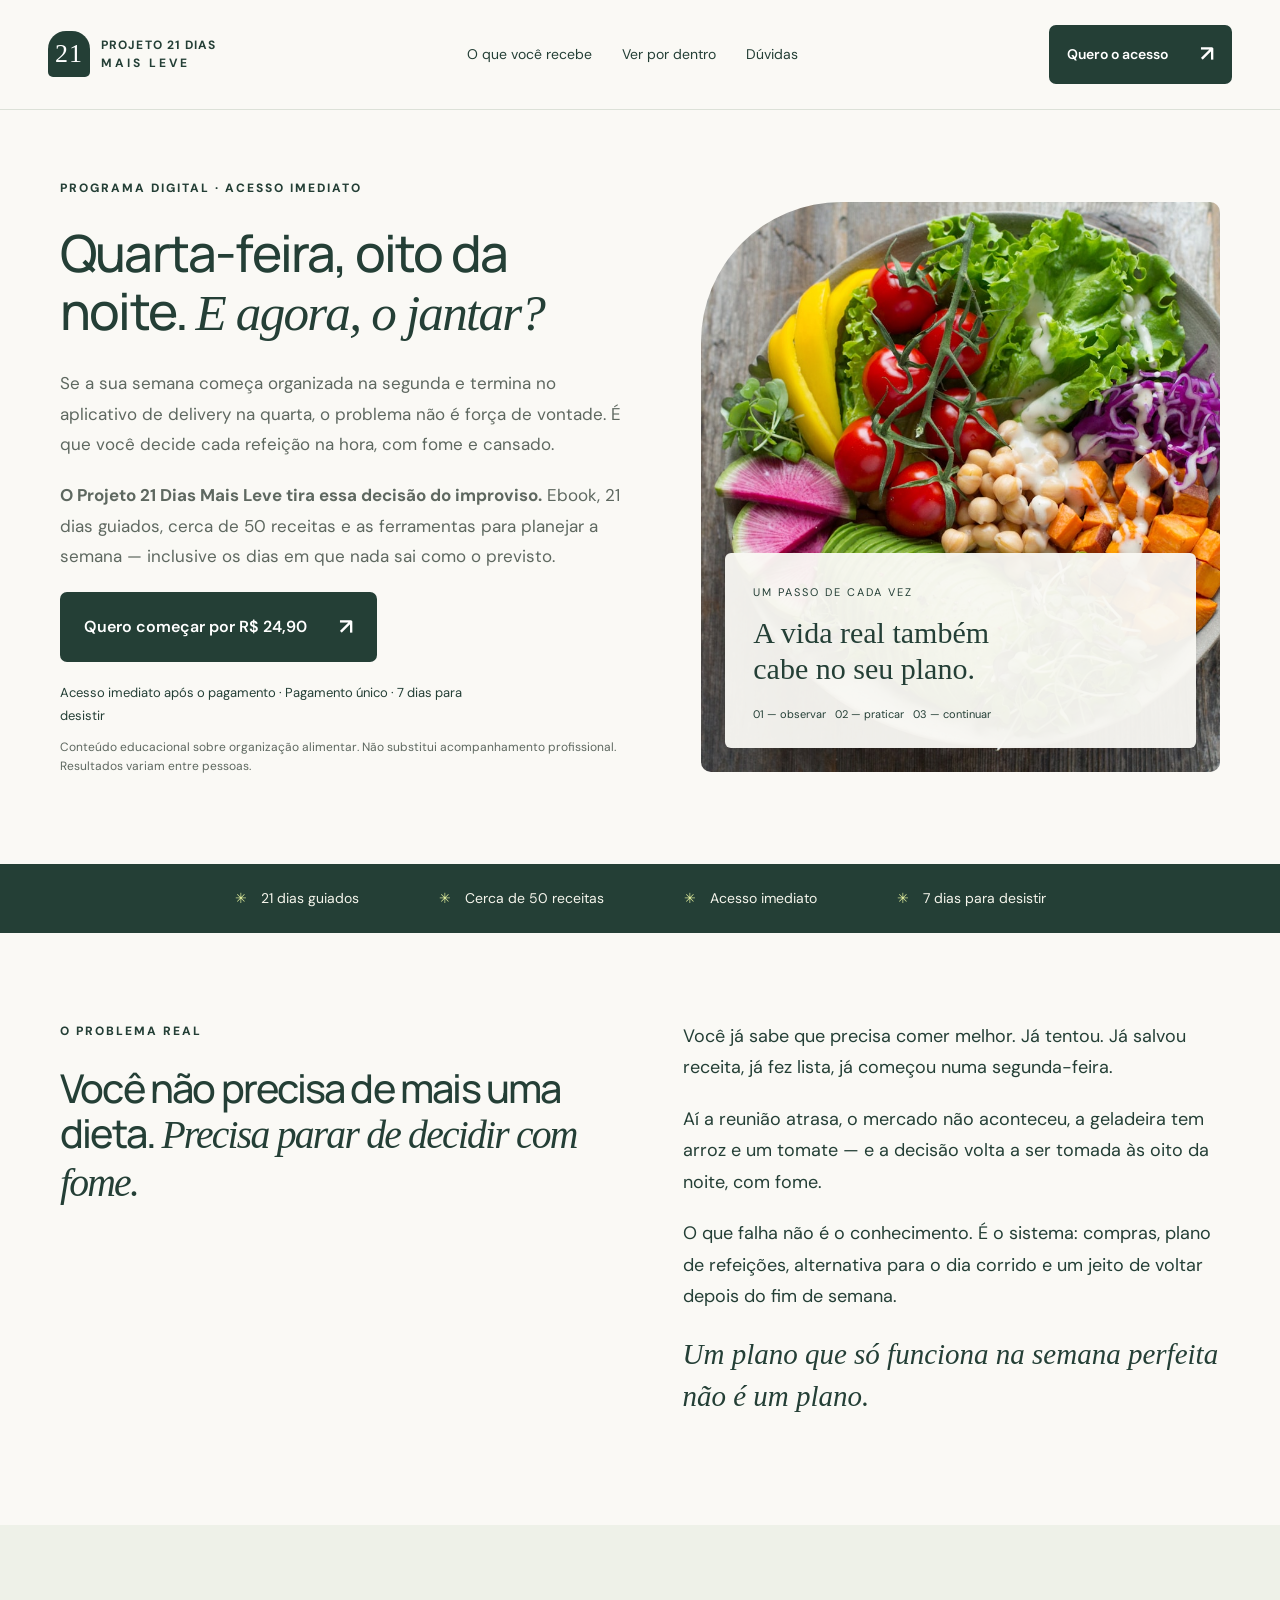
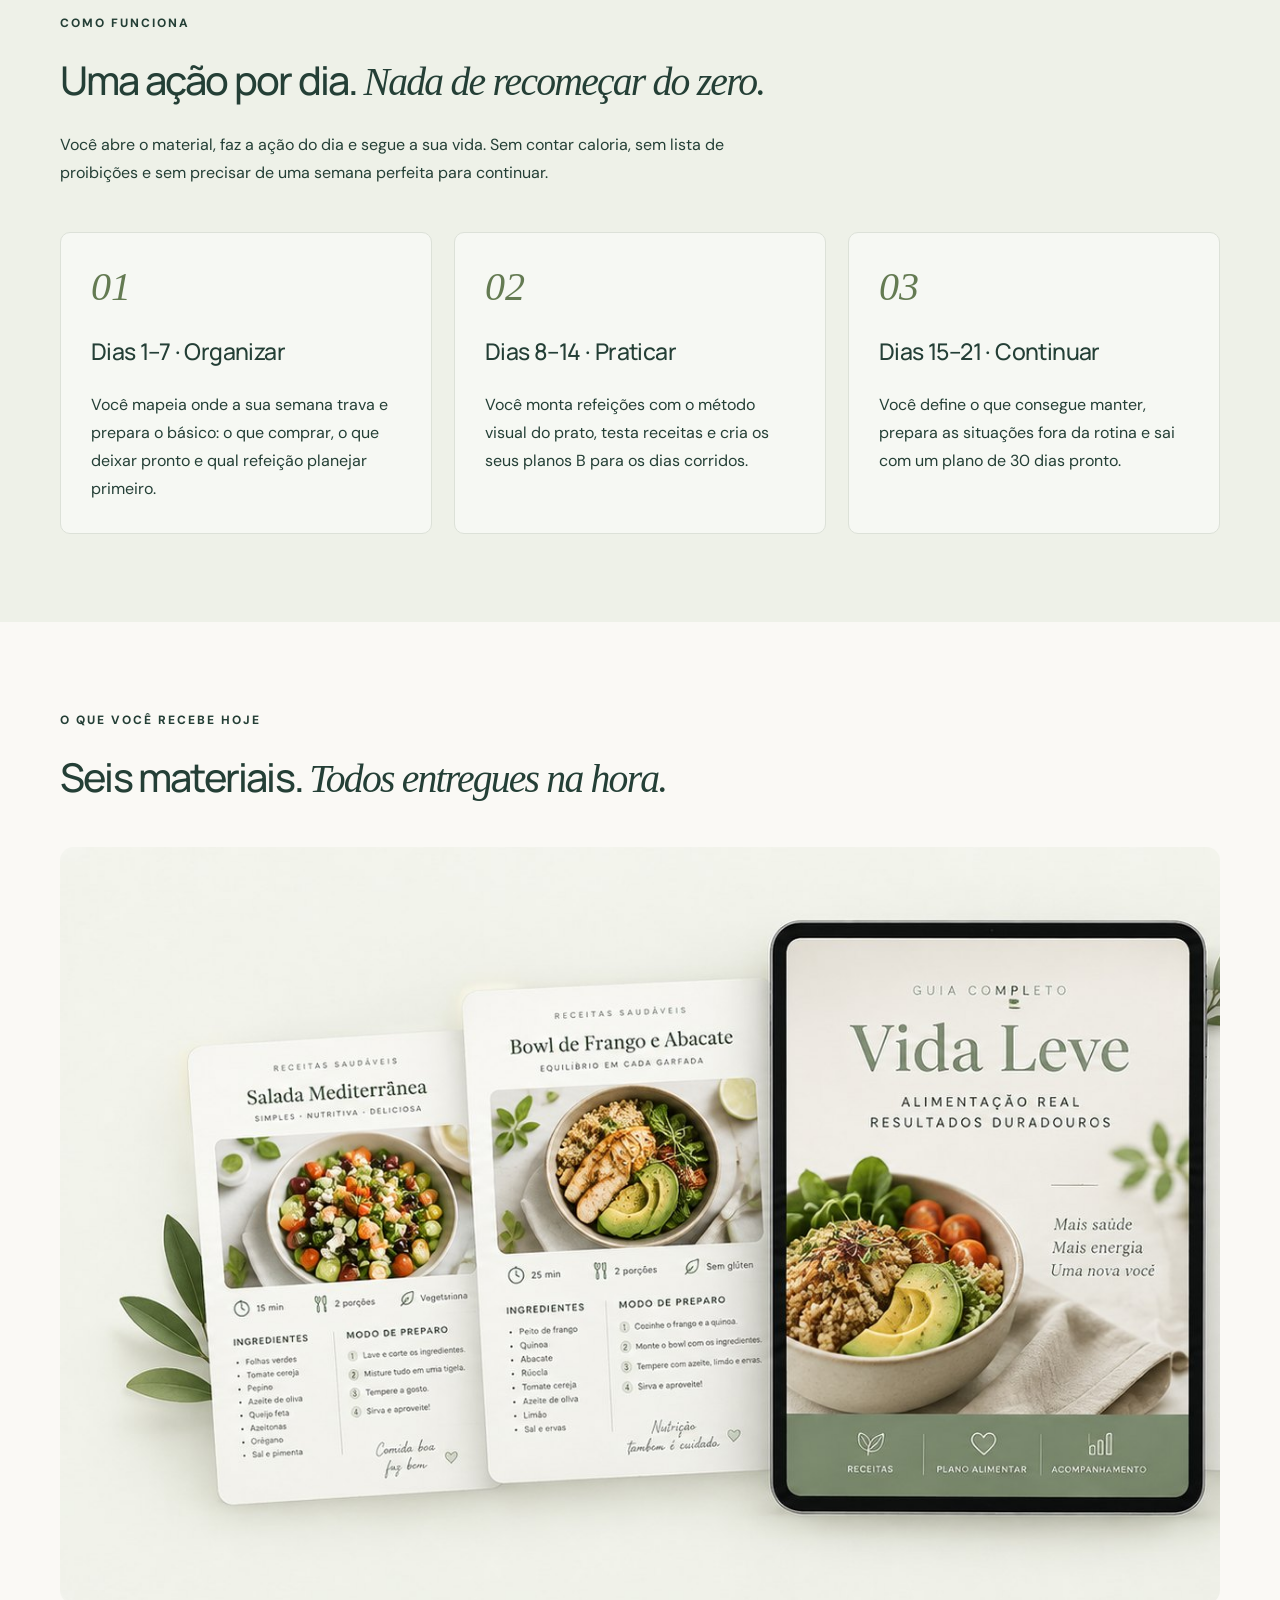
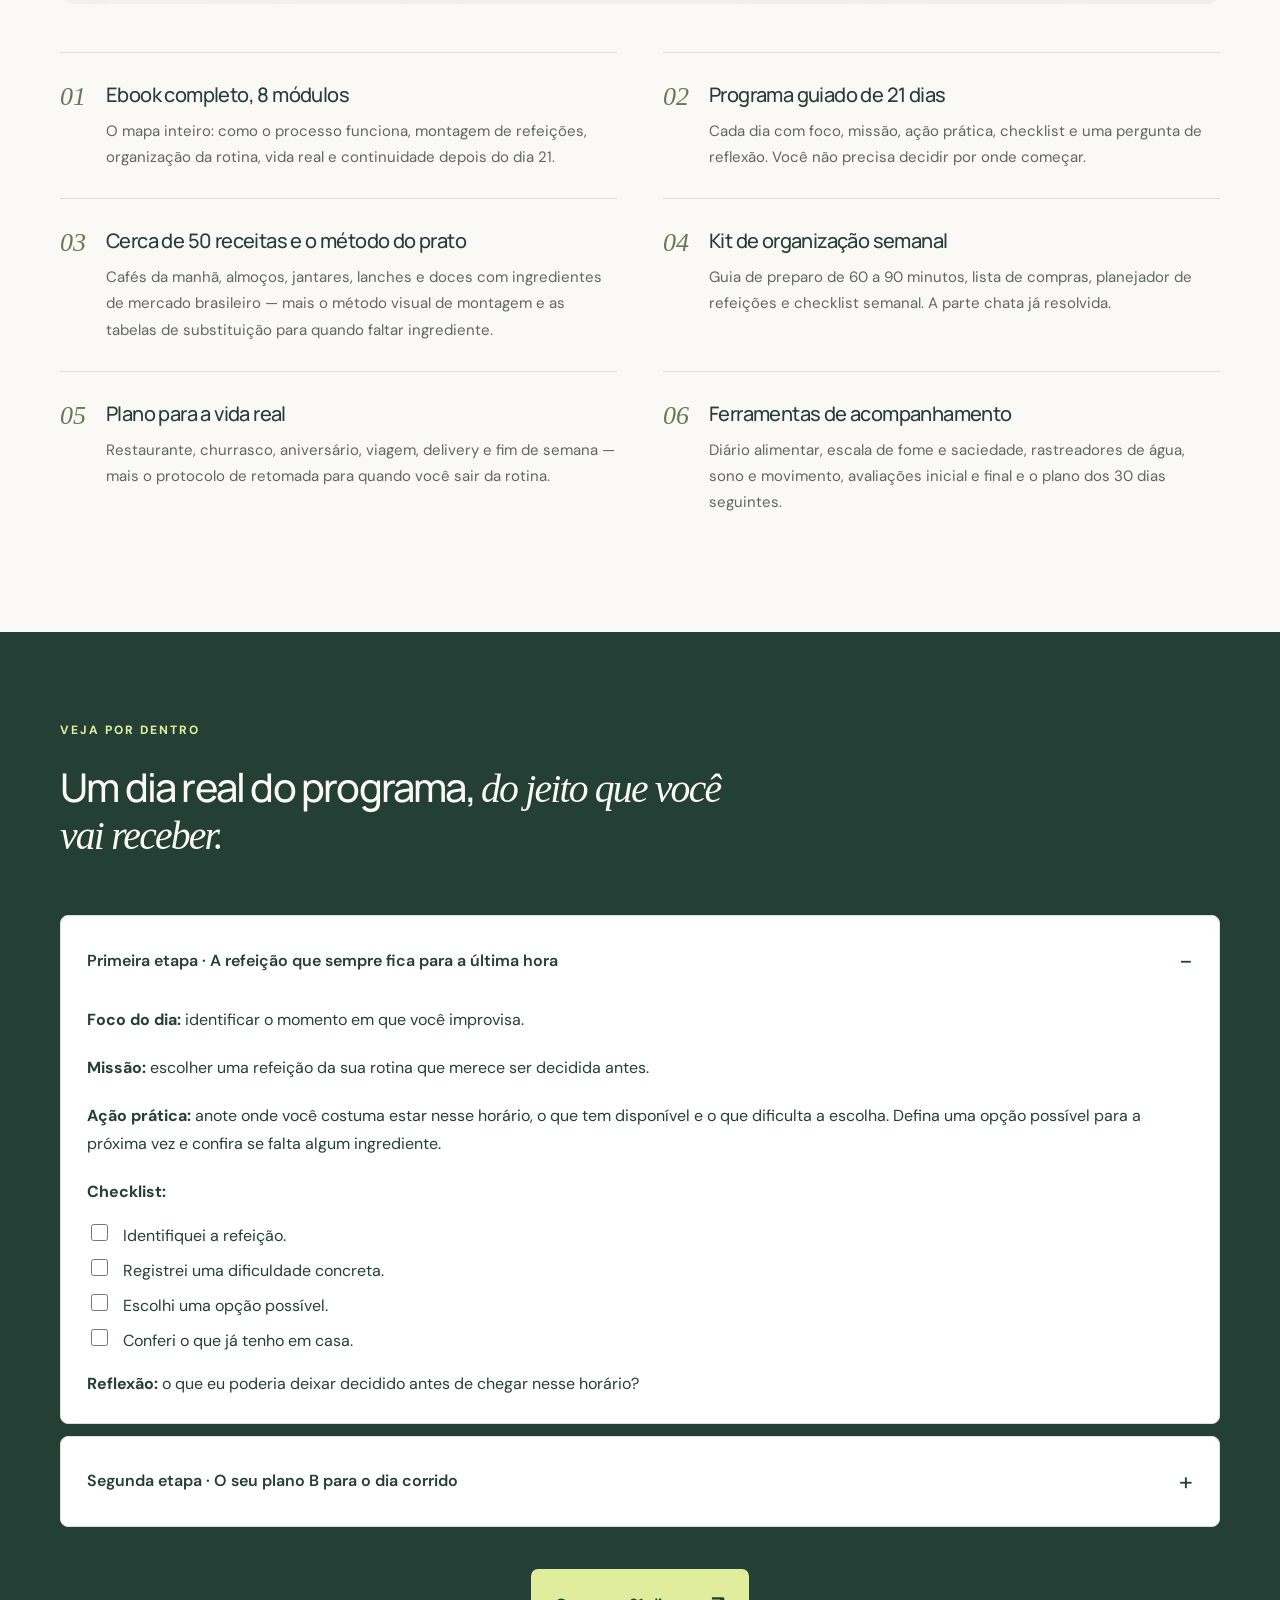
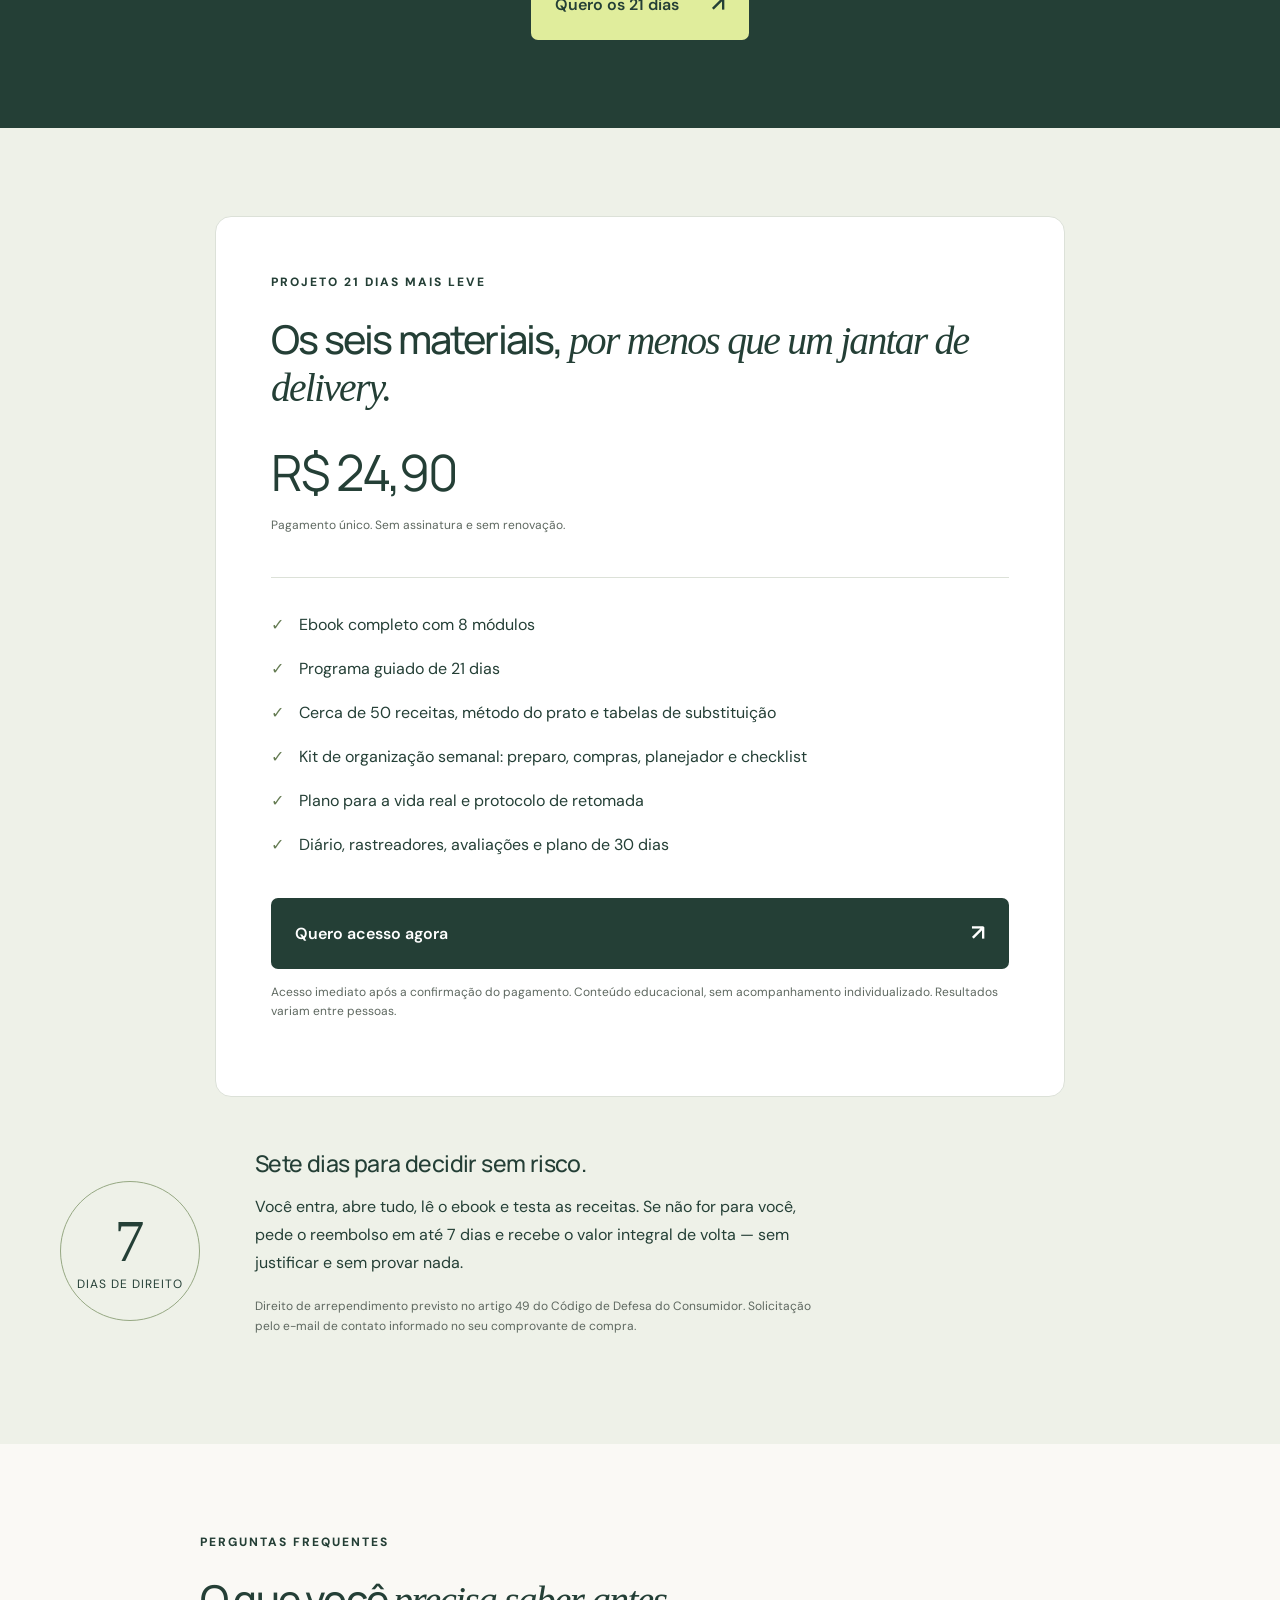
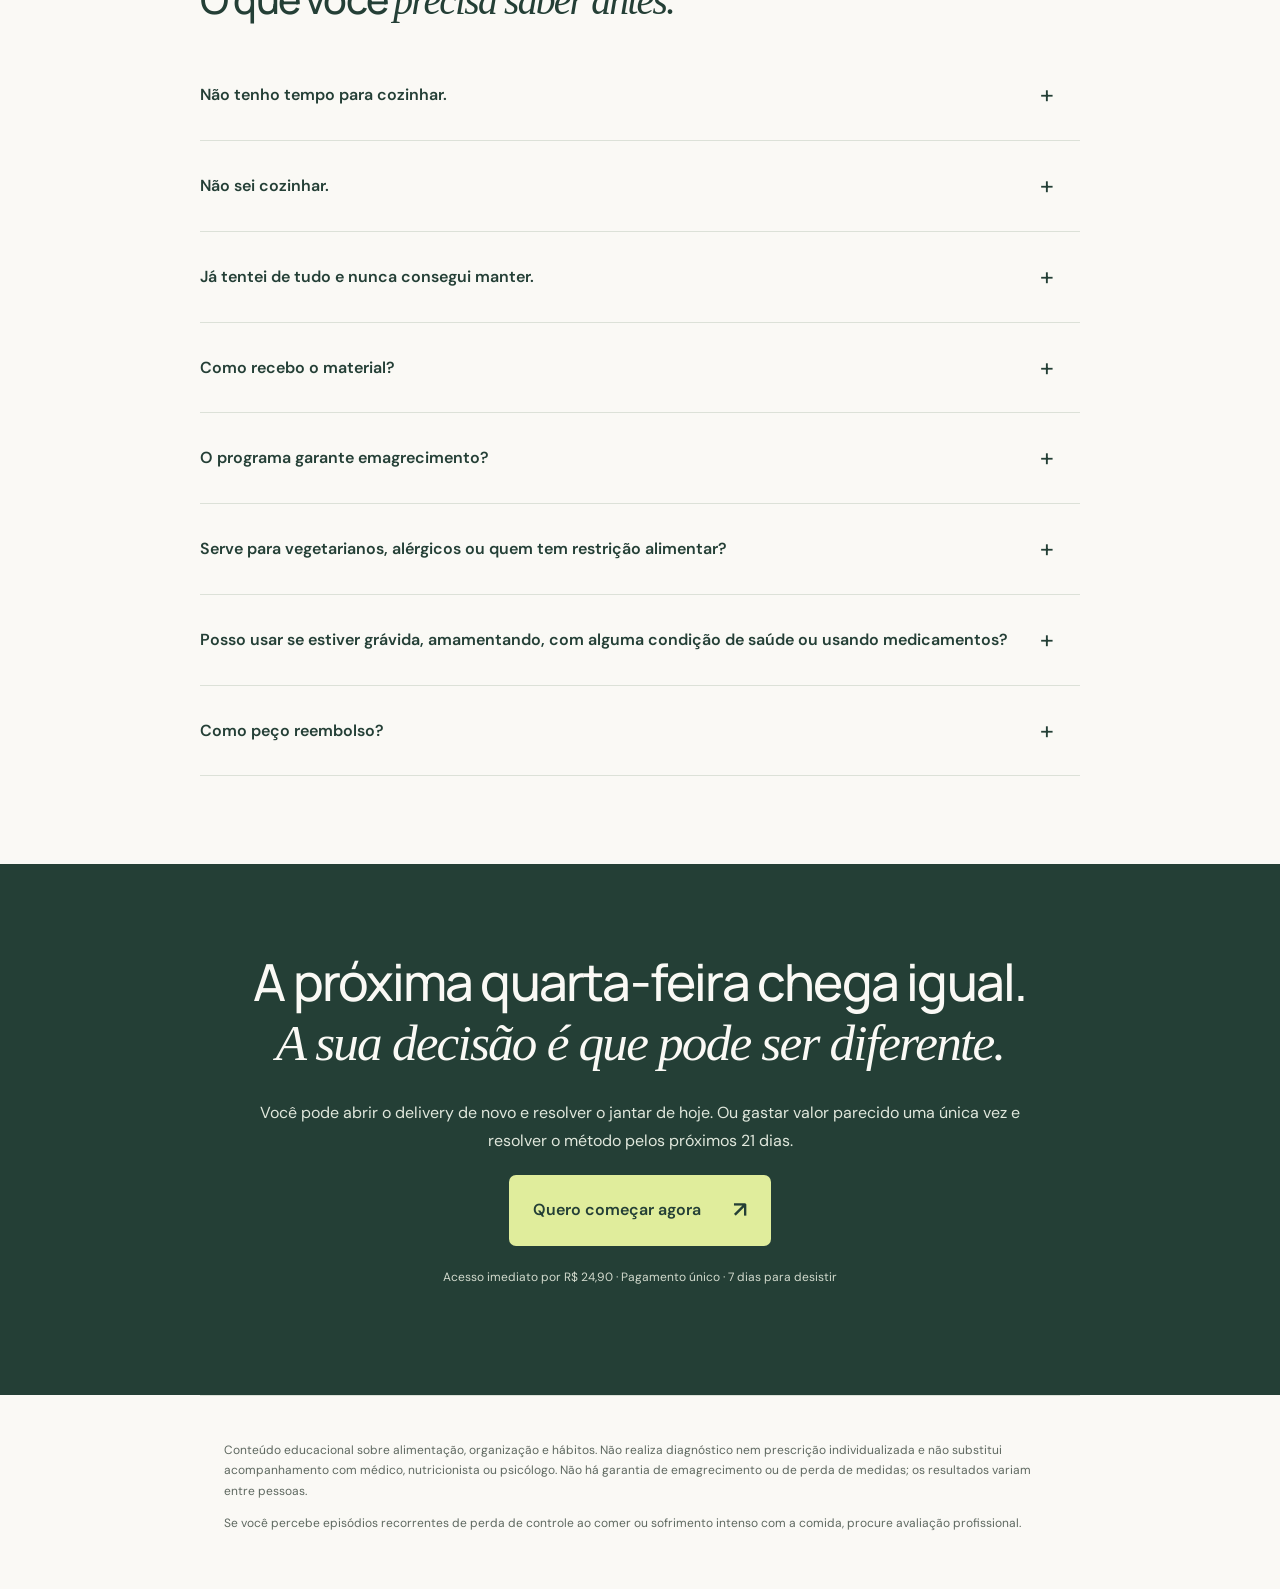
==== commit e3af26e8: "Troca o mockup, enxuga o rodape e remove os placeholders" ====
--- a/docs/index.html
+++ b/docs/index.html
@@ -11,15 +11,6 @@
 <body>
 <a class="skip" href="#conteudo">Pular para o conteúdo</a>
 
-<!-- ============================================================
-     TROCAR ANTES DE PUBLICAR:
-     1. Os CTAs apontam para carrinho.html (pagina de carrinho com o adicional).
-        Os links de checkout ficam DENTRO de carrinho.html, nao aqui.
-     2. R$ 24,90 -> 4 ocorrencias (hero, caixa de oferta, fechamento, barra fixa)
-     3. [CANAL DE SUPORTE] / [RAZAO SOCIAL] / [CNPJ] / [E-MAIL] -> FAQ, garantia e rodape
-     4. bloco .mock -> print real dos materiais
-     ============================================================ -->
-
 <header>
   <a class="brand" href="#inicio"><span class="brand-icon">21</span><span>PROJETO 21 DIAS<span class="brand-sub">MAIS LEVE</span></span></a>
   <nav aria-label="Navegação principal"><a href="#recebe">O que você recebe</a><a href="#amostra">Ver por dentro</a><a href="#duvidas">Dúvidas</a></nav>
@@ -90,10 +81,8 @@
   </div>
 
   <div class="mock">
-    <!-- ALTERNATIVA RECOMENDADA (sem o painel de resultados de peso):
-         trocar mockup.jpg por mockup-sem-resultados.jpg -->
-    <img src="mockup.jpg" width="1600" height="639" loading="lazy" decoding="async"
-         alt="Ebook Vida Leve aberto no tablet, fichas de receitas, plano alimentar e lista de compras do Projeto 21 Dias Mais Leve">
+    <img src="mockup-sem-resultados.jpg" width="1250" height="815" loading="lazy" decoding="async"
+         alt="Ebook do Projeto 21 Dias Mais Leve aberto no tablet, ao lado de fichas de receitas">
   </div>
 
   <div class="bundle">
@@ -171,7 +160,7 @@
       <div>
         <h3>Sete dias para decidir sem risco.</h3>
         <p>Você entra, abre tudo, lê o ebook e testa as receitas. Se não for para você, pede o reembolso em até 7 dias e recebe o valor integral de volta — sem justificar e sem provar nada.</p>
-        <p class="fine">Direito de arrependimento previsto no artigo 49 do Código de Defesa do Consumidor. Solicitação por <strong>[CANAL DE SUPORTE]</strong>.</p>
+        <p class="fine">Direito de arrependimento previsto no artigo 49 do Código de Defesa do Consumidor. Solicitação pelo e-mail de contato informado no seu comprovante de compra.</p>
       </div>
     </div>
   </div>
@@ -189,7 +178,7 @@
     <details><summary>O programa garante emagrecimento?</summary><div class="detail"><p>Não. Ele entrega educação e ferramentas de organização alimentar. Não há promessa de peso, medidas ou resultado em prazo determinado, e os resultados variam entre pessoas.</p></div></details>
     <details><summary>Serve para vegetarianos, alérgicos ou quem tem restrição alimentar?</summary><div class="detail"><p>As ferramentas de organização servem para qualquer padrão alimentar e há substituições disponíveis. Mas o material não é um plano individualizado: confira os ingredientes e valide as adaptações necessárias com um profissional.</p></div></details>
     <details><summary>Posso usar se estiver grávida, amamentando, com alguma condição de saúde ou usando medicamentos?</summary><div class="detail"><p>Converse antes com um profissional de saúde. O programa não avalia a sua condição e não substitui orientação individual.</p></div></details>
-    <details><summary>Como peço reembolso?</summary><div class="detail"><p>Entre em contato por <strong>[CANAL DE SUPORTE]</strong> dentro de 7 dias, informando os dados da compra. A devolução é integral, sem multa.</p></div></details>
+    <details><summary>Como peço reembolso?</summary><div class="detail"><p>Entre em contato pelo e-mail informado no seu comprovante de compra, dentro de 7 dias, informando os dados da compra. A devolução é integral, sem multa.</p></div></details>
   </div>
 </section>
 
@@ -211,19 +200,12 @@
   <a class="button small" href="carrinho.html">Quero começar <span>↗</span></a>
 </div>
 
-<footer>
-  <div class="legal">
-    <div><h3>Finalidade educacional</h3><p>O Projeto 21 Dias Mais Leve oferece informações gerais sobre alimentação, organização e hábitos. Não realiza diagnóstico, tratamento ou prescrição individualizada e não substitui acompanhamento com médico, nutricionista, psicólogo ou outro profissional habilitado.</p></div>
-    <div><h3>Resultados individuais</h3><p>Os resultados variam entre pessoas. Não há garantia de emagrecimento, perda de medidas, mudança de composição corporal ou formação de hábitos em 21 dias.</p></div>
-    <div><h3>Cuidados antes de mudanças relevantes</h3><p>Gestantes, lactantes, pessoas com condições médicas ou em uso de medicamentos devem conversar com um profissional de saúde antes de realizar mudanças relevantes na alimentação ou na atividade física.</p></div>
-    <div><h3>Quando buscar apoio</h3><p>Se você percebe episódios recorrentes de compulsão, perda de controle ao comer ou sofrimento intenso com a comida, procure avaliação profissional. Este programa não foi desenvolvido para tratar essas situações.</p></div>
-    <div><h3>Responsável pela comercialização</h3><p>Razão social: <strong>[RAZÃO SOCIAL]</strong><br>CNPJ: <strong>[CNPJ]</strong><br>E-mail de contato: <strong>[E-MAIL]</strong><br>Atendimento e reembolso: <strong>[CANAL DE SUPORTE]</strong></p></div>
-  </div>
-  <div class="footer-bottom">
-    <span>Projeto 21 Dias Mais Leve · Conteúdo educacional</span>
-    <span>[TERMOS DE USO — LINK] · [POLÍTICA DE PRIVACIDADE — LINK]</span>
-  </div>
-  <p class="fine" style="margin-top:18px">Fotografia de <a href="https://unsplash.com/photos/bowl-of-vegetable-salads-IGfIGP5ONV0" target="_blank" rel="noopener noreferrer">Anna Pelzer / Unsplash</a>.</p>
+<footer class="slim">
+  <p>Conteúdo educacional sobre alimentação, organização e hábitos. Não realiza diagnóstico nem prescrição
+  individualizada e não substitui acompanhamento com médico, nutricionista ou psicólogo. Não há garantia de
+  emagrecimento ou de perda de medidas; os resultados variam entre pessoas.</p>
+  <p>Se você percebe episódios recorrentes de perda de controle ao comer ou sofrimento intenso com a comida,
+  procure avaliação profissional.</p>
 </footer>
 </body>
 </html>
--- a/docs/style.css
+++ b/docs/style.css
@@ -81,3 +81,9 @@
   .li-price{width:100%;padding-left:40px;margin-top:4px}
   .cart-page .step{display:none}
 }
+
+/* rodapé enxuto: só o aviso legal essencial, sem colunas nem placeholders */
+footer.slim{max-width:880px;margin:0 auto;padding:44px 24px 56px;border-top:1px solid var(--line)}
+footer.slim p{font-size:12px;line-height:1.7;color:var(--muted);margin:0 0 12px}
+footer.slim p:last-child{margin-bottom:0}
+@media(max-width:560px){footer.slim{padding:32px 20px 44px}}
